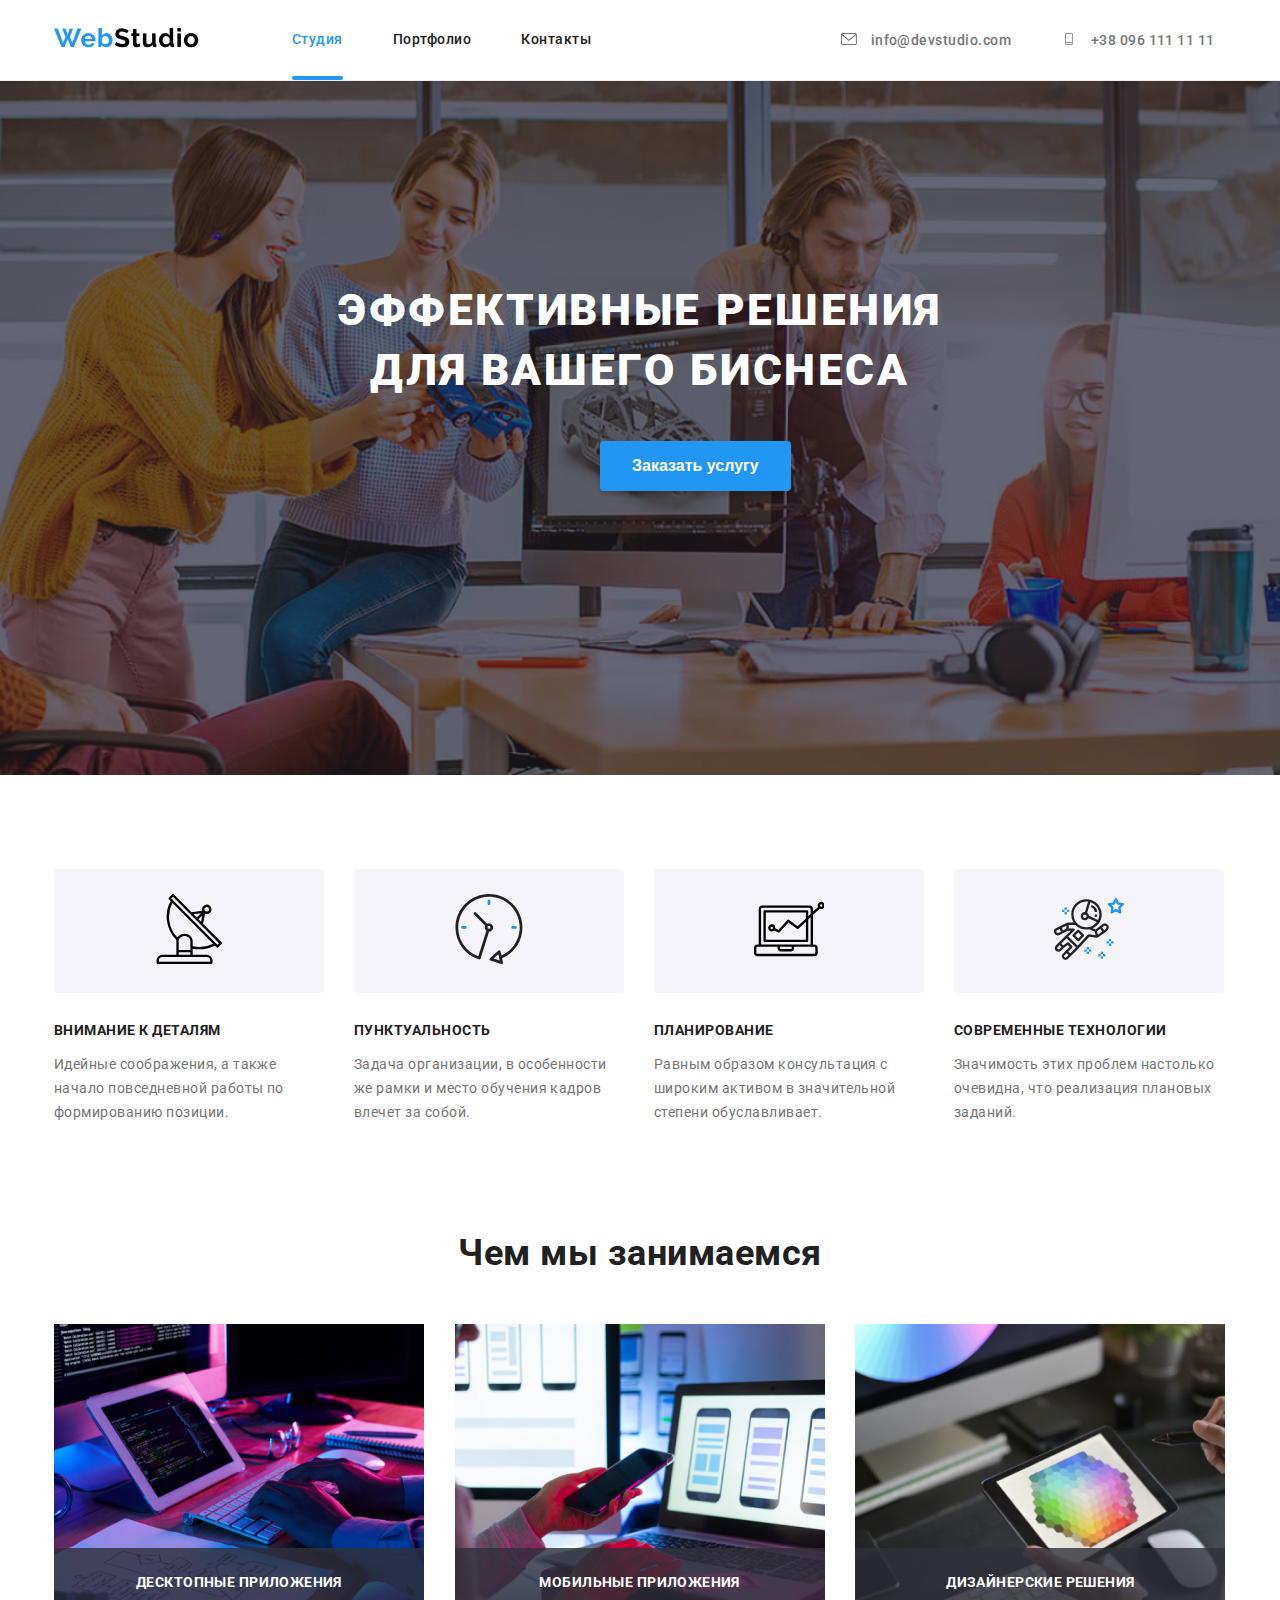
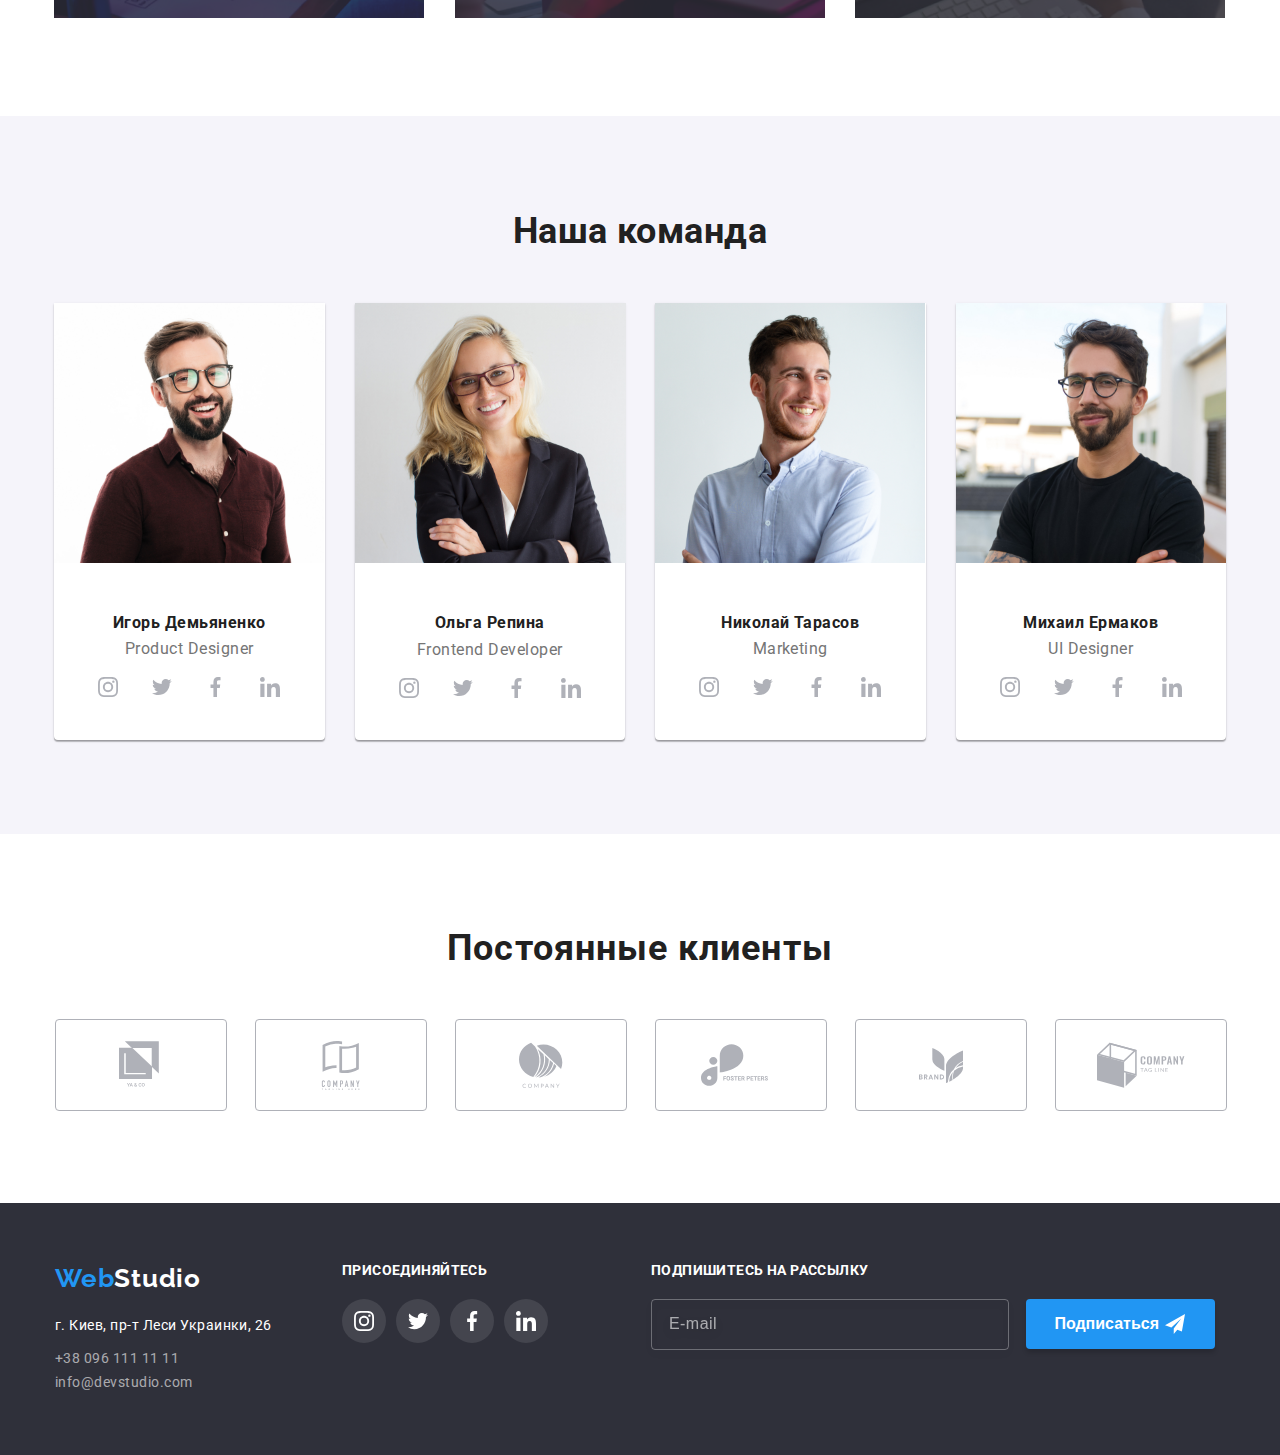
==== index.html @ 633b9b08 "add files" ====
<!DOCTYPE html>
<html lang="ru">
  <head>
    <meta charset="UTF-8" />
    <title>position and animation</title>
    <link rel="preconnect" href="https://fonts.gstatic.com" />
    <link
      href="https://fonts.googleapis.com/css2?family=Raleway:wght@700&family=Roboto:wght@400;500;700;900&display=swap"
      rel="stylesheet"
    />
    <link rel="stylesheet" href="./css/style.css" />
  </head>

  <body>
    <!--Шапка-->
    <header>
      <div class="container main-nav">
        <nav class="main-nav">
          <a href="./index.html">
            <img src="./images/WebStudio.png" alt="logo" />
          </a>
          <ul class="site-nav list">
            <li class="item">
              <a class="links current" href="./index.html">Студия</a>
            </li>
            <li class="item">
              <a class="links" href="portfolio.html">Портфолио</a>
            </li>
            <li class="item"><a class="links" href="">Контакты</a></li>
          </ul>
        </nav>
        <address>
          <ul class="auth-nav list">
            <li class="item list">
              <a class="contacts list" href="mailto:info@devstudio.com">
                <svg class="header-icons list">
                  <use href="./images/symbol-defs.svg#icon-mail"></use>
                </svg>
                info@devstudio.com</a
              >
            </li>
            <li class="item">
              <a class="contacts" href="tel:+380961111111">
                <svg class="header-icons list">
                  <use href="./images/symbol-defs.svg#icon-tel"></use>
                </svg>
                +38 096 111 11 11
              </a>
            </li>
          </ul>
        </address>
      </div>
    </header>
    <main>
      <section class="section hero">
        <h1 class="hero-title list">
          ЭФФЕКТИВНЫЕ РЕШЕНИЯ<br />ДЛЯ ВАШЕГО БИСНЕСА
        </h1>
        <button data-open-modal class="button">Заказать услугу</button>
      </section>
      <!--наші переваги-->
      <section class="section-benefits list">
        <div class="container">
          <h2 class="visualy-hidden list">наші переваги</h2>
          <ul class="feature-list list">
            <li class="item">
              <div class="background-benefits">
                <svg class="benefits-icons">
                  <use href="./images/symbol-defs.svg#icon-antenna"></use>
                </svg>
              </div>
              <h3 class="benefits">Внимание к деталям</h3>
              <p class="benefits-text">
                Идейные соображения, а также начало повседневной работы по
                формированию позиции.
              </p>
            </li>
            <li>
              <div class="background-benefits">
                <svg class="benefits-icons">
                  <use href="./images/symbol-defs.svg#icon-clock"></use>
                </svg>
              </div>
              <h3 class="benefits">Пунктуальность</h3>
              <p class="benefits-text">
                Задача организации, в особенности же рамки и место обучения
                кадров влечет за собой.
              </p>
            </li>
            <li class="item">
              <div class="background-benefits">
                <svg class="benefits-icons">
                  <use href="./images/symbol-defs.svg#icon-computer"></use>
                </svg>
              </div>
              <h3 class="benefits">Планирование</h3>
              <p class="benefits-text">
                Равным образом консультация с широким активом в значительной
                степени обуславливает.
              </p>
            </li>
            <li class="item">
              <div class="background-benefits">
                <svg class="benefits-icons">
                  <use href="./images/symbol-defs.svg#icon-astronaut"></use>
                </svg>
              </div>
              <h3 class="benefits">Современные технологии</h3>
              <p class="benefits-text">
                Значимость этих проблем настолько очевидна, что реализация
                плановых заданий.
              </p>
            </li>
          </ul>
        </div>
      </section>
      <!--Чем мы занимаемся-->
      <section class="section list">
        <div class="container">
          <h2 class="feature-title list">Чем мы занимаемся</h2>
          <ul class="work-list list">
            <li class="item">
              <img src="./images/img.jpg" width="370" alt="фото роботи1" />
              <h3 class="our-work list">ДЕСКТОПНЫЕ ПРИЛОЖЕНИЯ</h3>
            </li>
            <li class="item">
              <img src="./images/img(1).jpg" width="370" alt="фото роботи2" />
              <h3 class="our-work list">МОБИЛЬНЫЕ ПРИЛОЖЕНИЯ</h3>
            </li>
            <li class="item">
              <img src="./images/img(2).jpg" width="370" alt="фото роботи3" />
              <h3 class="our-work list">ДИЗАЙНЕРСКИЕ РЕШЕНИЯ</h3>
            </li>
          </ul>
        </div>
      </section>
      <!--Наша команда-->
      <section class="section-team list">
        <div class="container">
          <h2 class="feature-title list">Наша команда</h2>
          <ul class="work-team list">
            <li class="item list">
              <img
                src="./images/img(3).jpg"
                width="270"
                alt="Игорь Демьяненко"
              /><br />
              <div class="card-staff list">
                <h3 class="team">Игорь Демьяненко</h3>
                <p class="positions">Product Designer</p>
              </div>
              <ul class="networks list">
                <li class="networks-item list">
                  <a
                    class="social-link list"
                    href="https://www.instagram.com/"
                    target="_blank"
                  >
                    <svg class="team-icons list">
                      <use href="./images/symbol-defs.svg#icon-instagram"></use>
                    </svg>
                  </a>
                </li>
                <li class="networks-item list">
                  <a
                    class="social-link"
                    href="https://twitter.com/?lang=uk"
                    target="_blank"
                  >
                    <svg class="team-icons">
                      <use href="./images/symbol-defs.svg#icon-twitter"></use>
                    </svg>
                  </a>
                </li>
                <li class="networks-item list">
                  <a
                    class="social-link"
                    href="https://uk-ua.facebook.com/"
                    target="_blank"
                  >
                    <svg class="team-icons">
                      <use href="./images/symbol-defs.svg#icon-facebook"></use>
                    </svg>
                  </a>
                </li>
                <li class="networks-item list">
                  <a
                    class="social-link"
                    href="https://www.linkedin.com/"
                    target="_blank"
                  >
                    <svg class="team-icons">
                      <use href="./images/symbol-defs.svg#icon-linkedin"></use>
                    </svg>
                  </a>
                </li>
              </ul>
            </li>
            <li class="item list">
              <img
                src="./images/img(4).jpg"
                width="271"
                alt="Ольга Репина"
              /><br />
              <div class="card-staff list">
                <h3 class="team">Ольга Репина</h3>
                <p class="positions">Frontend Developer</p>
              </div>
              <ul class="networks">
                <li>
                  <a
                    class="social-link"
                    href="https://www.instagram.com/"
                    target="_blank"
                  >
                    <svg class="team-icons">
                      <use href="./images/symbol-defs.svg#icon-instagram"></use>
                    </svg>
                  </a>
                </li>
                <li>
                  <a
                    class="social-link"
                    href="https://twitter.com/?lang=uk"
                    target="_blank"
                  >
                    <svg class="team-icons">
                      <use href="./images/symbol-defs.svg#icon-twitter"></use>
                    </svg>
                  </a>
                </li>
                <li>
                  <a
                    class="social-link"
                    href="https://uk-ua.facebook.com/"
                    target="_blank"
                  >
                    <svg class="team-icons">
                      <use href="./images/symbol-defs.svg#icon-facebook"></use>
                    </svg>
                  </a>
                </li>
                <li>
                  <a
                    class="social-link"
                    href="https://www.linkedin.com/"
                    target="_blank"
                  >
                    <svg class="team-icons">
                      <use href="./images/symbol-defs.svg#icon-linkedin"></use>
                    </svg>
                  </a>
                </li>
              </ul>
            </li>
            <li class="item list">
              <img
                src="./images/img(5).jpg"
                width="270"
                alt="Николай Тарасов"
              /><br />
              <div class="card-staff list">
                <h3 class="team">Николай Тарасов</h3>
                <p class="positions">Marketing</p>
              </div>
              <ul class="networks">
                <li>
                  <a
                    class="social-link"
                    href="https://www.instagram.com/"
                    target="_blank"
                  >
                    <svg class="team-icons">
                      <use href="./images/symbol-defs.svg#icon-instagram"></use>
                    </svg>
                  </a>
                </li>
                <li>
                  <a
                    class="social-link"
                    href="https://twitter.com/?lang=uk"
                    target="_blank"
                  >
                    <svg class="team-icons">
                      <use href="./images/symbol-defs.svg#icon-twitter"></use>
                    </svg>
                  </a>
                </li>
                <li>
                  <a
                    class="social-link"
                    href="https://uk-ua.facebook.com/"
                    target="_blank"
                  >
                    <svg class="team-icons">
                      <use href="./images/symbol-defs.svg#icon-facebook"></use>
                    </svg>
                  </a>
                </li>
                <li>
                  <a
                    class="social-link"
                    href="https://www.linkedin.com/"
                    target="_blank"
                  >
                    <svg class="team-icons">
                      <use href="./images/symbol-defs.svg#icon-linkedin"></use>
                    </svg>
                  </a>
                </li>
              </ul>
            </li>
            <li class="item list">
              <img
                src="./images/img(6).jpg"
                width="270"
                alt="Михаил Ермаков"
              /><br />
              <div class="card-staff list">
                <h3 class="team">Михаил Ермаков</h3>
                <p class="positions">UI Designer</p>
              </div>
              <ul class="networks">
                <li>
                  <a
                    class="social-link"
                    href="https://www.instagram.com/"
                    target="_blank"
                  >
                    <svg class="team-icons">
                      <use href="./images/symbol-defs.svg#icon-instagram"></use>
                    </svg>
                  </a>
                </li>
                <li>
                  <a
                    class="social-link"
                    href="https://twitter.com/?lang=uk/"
                    target="_blank"
                  >
                    <svg class="team-icons">
                      <use href="./images/symbol-defs.svg#icon-twitter"></use>
                    </svg>
                  </a>
                </li>
                <li>
                  <a
                    class="social-link"
                    href="https://uk-ua.facebook.com/"
                    target="_blank"
                  >
                    <svg class="team-icons">
                      <use href="./images/symbol-defs.svg#icon-facebook"></use>
                    </svg>
                  </a>
                </li>
                <li>
                  <a
                    class="social-link"
                    href="https://www.linkedin.com/"
                    target="_blank"
                  >
                    <svg class="team-icons">
                      <use href="./images/symbol-defs.svg#icon-linkedin"></use>
                    </svg>
                  </a>
                </li>
              </ul>
            </li>
          </ul>
        </div>
      </section>
      <!--наші клієнти-->
      <section class="our-clients">
        <h3 class="our-title list">Постоянные клиенты</h3>
        <ul class="icon-clients list">
          <li class="item">
            <a href="#" class="link-logo">
              <svg class="logo-clients" width="44" height="49">
                <use href="./images/symbol-defs.svg#icon-logo-1"></use>
              </svg>
            </a>
          </li>
          <li class="item">
            <a class="link-logo" href="#"
              ><svg class="logo-clients" width="44" height="49">
                <use href="./images/symbol-defs.svg#icon-logo-2"></use>
              </svg>
            </a>
          </li>
          <li class="item">
            <a class="link-logo" href="#">
              <svg class="logo-clients" width="44" height="49">
                <use href="./images/symbol-defs.svg#icon-logo-3"></use>
              </svg>
            </a>
          </li>
          <li class="item">
            <a class="link-logo" href="#"
              ><svg class="logo-clients" width="80" height="49">
                <use href="./images/symbol-defs.svg#icon-logo-4"></use>
              </svg>
            </a>
          </li>
          <li class="item">
            <a class="link-logo" href="#"
              ><svg class="logo-clients" width="44" height="49">
                <use href="./images/symbol-defs.svg#icon-logo-5"></use>
              </svg>
            </a>
          </li>
          <li class="item">
            <a class="link-logo" href="#"
              ><svg class="logo-clients" width="88" height="49">
                <use href="./images/symbol-defs.svg#icon-logo-6"></use>
              </svg>
            </a>
          </li>
        </ul>
      </section>
    </main>
    <footer>
      <div class="container-footer">
        <div>
          <a href="./index.html"
            ><span class="web">Web</span><span class="studio">Studio</span>
          </a>
          <address>
            <p class="address">г. Киев, пр-т Леси Украинки, 26</p>
            <a class="tel" href="tel:+380961111111">+38 096 111 11 11</a><br />
            <a class="email" href="mailto:info@devstudio.com"
              >info@devstudio.com</a
            >
          </address>
        </div>
        <div class="footer-end">
          <h3 class="join list">ПРИСОЕДИНЯЙТЕСЬ</h3>
          <ul class="footer-networks">
            <li>
              <a
                class="social-links-footer"
                href="https://www.instagram.com/"
                target="_blank"
              >
                <svg class="footer-icons">
                  <use href="./images/symbol-defs.svg#icon-instagram-2"></use>
                </svg>
              </a>
            </li>
            <li>
              <a
                class="social-links-footer"
                href="https://www.instagram.com/"
                target="_blank"
              >
                <svg class="footer-icons">
                  <use href="./images/symbol-defs.svg#icon-twitter-1"></use>
                </svg>
              </a>
            </li>
            <li>
              <a
                class="social-links-footer"
                href="https://www.instagram.com/"
                target="_blank"
              >
                <svg class="footer-icons">
                  <use href="./images/symbol-defs.svg#icon-facebook-1"></use>
                </svg>
              </a>
            </li>
            <li>
              <a
                class="social-links-footer"
                href="https://www.instagram.com/"
                target="_blank"
              >
                <svg class="footer-icons">
                  <use href="./images/symbol-defs.svg#icon-linkedin-1"></use>
                </svg>
              </a>
            </li>
          </ul>
        </div>
        <div class="form-fild">
          <h3 class="join list">Подпишитесь на рассылку</h3>
          <form>
            <input class="form-input" type="email" placeholder="E-mail" />

            <button class="form-button" type="submit">
              Подписаться
              <svg class="form-icon" width="24" height="20">
                <use href="./images/symbol-defs.svg#icon-send"></use>
                
              </svg>
            </button>
          </form>
        </div>
      </div>
    </footer>

    <div class="backdrop is-hidden" data-backdrop>
      <div class="modal">
        <button class="modal-btn list" data-close-modal>
          <svg width="20" height="20">
            <use href="./images/symbol-defs.svg#icon-close"></use>
          </svg>
        </button>
      </div>
    </div>
    <script>
      const refs = {
        openModalBtn: document.querySelector('[data-open-modal]'),
        closeModalBtn: document.querySelector('[data-close-modal]'),
        backdrop: document.querySelector('[data-backdrop]'),
      };

      refs.openModalBtn.addEventListener('click', toggleModal);
      refs.closeModalBtn.addEventListener('click', toggleModal);

      refs.backdrop.addEventListener('click', logBackdropClick);

      function toggleModal() {
        refs.backdrop.classList.toggle('is-hidden');
      }

      function logBackdropClick() {
        console.log('Это клик в бекдроп');
      }
    </script>
  </body>
</html>
---- css/style.css ----
:root {
  --title-text-color: #212121;
  --acent-color: #2196f3;
  --paragraph-color: #757575;
  --primary-white-color: #ffffff;
  --fon-hero-color: rgba(47, 48, 58, 0.4);
  --icons-color: #afb1b8;

  --function-bezier: cubic-bezier(0.4, 0, 0.2, 1);
  --time-transition: 250ms;
}

body {
  font-family: 'Roboto';
  color: var(--title-text-color);
  letter-spacing: 0.03em;
  font-weight: 400;
  margin: 0;
}

.list {
  padding: 0;
  margin: 0;
  list-style: none;
}

.container {
  margin-left: auto;
  margin-right: auto;
  width: 1172px;
  padding-left: 20px;
  padding-right: 20px;
  outline: 2px solid transparent;
}

a {
  text-decoration: none;
}

ul {
  list-style-type: none;
}

header {
  border-bottom: 1px solid rgb(236, 236, 236, 1);
}

/*шапка*/

.main-nav {
  display: flex;
  align-items: center;
}

.site-nav {
  display: flex;
}

.site-nav .item {
  margin-right: 50px;
}

.site-nav .item:last-child {
  margin-right: 0;
}

.site-nav .item:first-child {
  margin-left: 93px;
}

.site-nav .links {
  display: block;

  position: relative;

  padding-top: 32px;
  padding-bottom: 32px;

  font-weight: 500;
  font-size: 14px;
  line-height: 1.14;

  color: var(--title-text-color);

  transition: color var(--time-transition) var(--function-bezier);
}

.links.current,
.links:hover,
.links:focus {
  color: var(--acent-color);
}

.item .links::after {
  content: '';
  position: absolute;

  left: 0;
  bottom: 0;

  display: block;
  width: 100%;
  height: 4px;

  background: var(--acent-color);
  border-radius: 2px;
  transform: scaleX(0);
  opacity: 0;
  transition: transform var(--time-transition) var(--function-bezier),
    opacity var(--time-transition) var(--function-bezier);
}
.item .links.current::after,
.item .links:hover::after,
.item .links:focus::after {
  transform: scaleX(1);

  background: var(--acent-color);
  opacity: 1;
}

.contacts {
  font-weight: 500;
  font-size: 14px;
  line-height: 16px;
  color: #757575;
  font-style: normal;
  transition: color var(--time-transition) var(--function-bezier);
}

.contacts:hover,
.contacts:focus {
  color: var(--acent-color);
}

.header-icons {
  width: 16px;
  height: 12px;
  margin-right: 10px;
  fill: currentColor;
}

.auth-nav {
  display: flex;
  margin-left: auto;
}
.auth-nav .item {
  margin-left: 250px;
}

.auth-nav .item + .item {
  margin-left: 50px;
}

/*Герой*/
.hero {
  max-width: 1600px;
  height: 600px;
  margin-left: auto;
  margin-right: auto;
  background-color: var(--fon-hero-color);
  background-image: linear-gradient(
      to right,
      var(--fon-hero-color),
      var(--fon-hero-color)
    ),
    url(../images/fon.jpg);
  background-repeat: no-repeat;
  background-size: cover;
  background-position: center;
}

.hero-title {
  text-align: center;
  letter-spacing: 0.06em;
  color: var(--primary-white-color);
  font-weight: 900;
  font-size: 44px;
  line-height: 1.36;
  margin-bottom: 40px;
  padding-top: 200px;
}

/*Кнопка*/

.button {
  box-shadow: 0px 4px 4px rgba(0, 0, 0, 0.15);
  border-radius: 4px;
  padding-right: 32px;
  padding-left: 32px;
  padding-top: 10px;
  padding-bottom: 10px;

  margin-left: 600px;

  color: var(--primary-white-color);
  background: var(--acent-color);
  font-weight: 700;
  font-size: 16px;
  line-height: 1.87;
  border: #ffffff;
}

.section {
  padding-bottom: 94px;
}

.section-benefits {
  padding-top: 94px;
  padding-bottom: 94px;
}

.visualy-hidden {
  position: absolute;
  clip: rect(0 0 0 0);
  width: 1px;
  height: 1px;
  margin: -1px;
}

.background-benefits {
  width: 70px;
  background: #f5f4fa;
  border-radius: 4px;
  margin-bottom: 30px;
  padding: 25px 100px;
}

.benefits-icons {
  width: 70px;
  height: 70px;
}

.feature-list {
  display: flex;
}

.benefits {
  font-weight: 700;
  font-size: 14px;
  line-height: 1.14;
  text-transform: uppercase;
  margin-bottom: 10px;
}

.benefits-text {
  font-size: 14px;
  line-height: 1.7;
  color: var(--paragraph-color);
  width: 270px;
  flex-direction: row;
  margin-right: 30px;
}

.work-list {
  display: flex;
  flex-wrap: wrap;
  justify-content: space-between;
}

.work-list .item {
  position: relative;
  width: calc((100% - 60px) / 3);
  margin-right: 30px;
}

.work-list .item:nth-child(3n) {
  margin-right: 0;
}

.our-work {
  position: absolute;
  bottom: 4px;
  left: 0;

  padding-top: 27px;
  padding-bottom: 27px;

  width: 370px;
  text-align: center;

  font-weight: 700;
  font-size: 14px;
  line-height: 1.14;
  letter-spacing: 0.03em;
  color: #ffffff;
  background: rgba(47, 48, 58, 0.8);
}

.feature-title {
  font-weight: 700;
  font-size: 36px;
  line-height: 1.17;
  text-align: center;
  margin-bottom: 50px;
}

.work-team {
  display: flex;
  flex-wrap: wrap;
  justify-content: space-between;
}

.work-team .item {
  width: calc((100% - 90px) / 4);
  margin-right: 30px;
  background: #ffffff;
  border-radius: 0px 0px 4px 4px;
  box-shadow: 0px 1px 3px rgba(0, 0, 0, 0.12), 0px 1px 1px rgba(0, 0, 0, 0.14),
    0px 2px 1px rgba(0, 0, 0, 0.2);
}

.work-team .item:nth-child(4n) {
  margin-right: 0;
}

.card-staff {
  padding-top: 30px;
}

.section-team {
  padding-bottom: 94px;
  background: #f5f4fa;
  padding-top: 94px;
}

.team {
  font-size: 16px;
  line-height: 1.19;
  text-align: center;
  margin-bottom: 10px;
}

.positions {
  font-size: 16px;
  line-height: 1.19px;
  color: var(--paragraph-color);
  text-align: center;
}

.networks {
  display: flex;
  padding-bottom: 30px;
  padding-left: 32px;
  padding-right: 32px;
}

.social-link {
  display: flex;
  color: #afb1b8;
  padding: 0;
  border: none;
  width: 44px;
  height: 44px;
  border-radius: 50%;
  background-color: var(--primary-white-color);
  justify-content: center;
  align-items: center;
  margin-right: 10px;
}

.social-link:hover,
.social-link:focus {
  transition: color var(--time-transition) var(--function-bezier),
    background-color var(--time-transition) var(--function-bezier),
    box-shadow var(--time-transition) var(--function-bezier);

  color: var(--primary-white-color);
  background-color: var(--acent-color);
}

.team-icons {
  width: 20px;
  height: 20px;
  fill: currentColor;
}

.our-clients {
  padding-top: 94px;
  padding-bottom: 94px;
}

.our-title {
  font-weight: 700;
  font-size: 36px;
  line-height: 1.16;
  letter-spacing: 0.03em;
  text-align: center;
  color: var(--title-text-color);

  margin-bottom: 50px;
}

.icon-clients {
  display: flex;
  max-width: 1170px;

  margin-right: auto;
  margin-left: auto;
}

.icon-clients .item {
  margin-right: 30px;
  width: 170px;
  height: 90px;
}

.icon-clients .item:nth-child(6n) {
  margin-right: 0;
}

.link-logo {
  display: inline-flex;

  width: 100%;
  height: 100%;

  border-radius: 4px;
  border: 1px solid var(--icons-color);
  justify-content: center;
  align-items: center;
  fill: var(--icons-color);
  background-color: var(--primary-white-color);

  transition: fill var(--time-transition) var(--function-bezier),
    border-color var(--time-transition) var(--function-bezier);
}

.link-logo:hover,
.link-logo:focus {
  border: 1px solid var(--acent-color);
  fill: var(--acent-color);
}

/*footer*/

footer {
  background: #2f303a;
  padding-top: 60px;
  padding-bottom: 60px;
}

.container-footer {
  display: flex;
  max-width: 1170px;
  margin-left: auto;
  margin-right: auto;
}

.address {
  margin-top: 20px;
  margin-bottom: 9px;
  font-style: normal;
  font-size: 14px;
  line-height: 1.7;
  color: var(--primary-white-color);
}

.tel {
  font-style: normal;
  font-size: 14px;
  line-height: 1.7;
  color: rgba(255, 255, 255, 0.6);
  margin-bottom: 9px;
}

.email {
  font-style: normal;
  font-size: 14px;
  line-height: 1.7;
  color: rgba(255, 255, 255, 0.6);
}

.web {
  font-family: 'Raleway';
  font-style: normal;
  font-weight: 700;
  font-size: 26px;
  line-height: 1.19;
  letter-spacing: 0.03em;
  color: var(--acent-color);
}

.studio {
  font-family: 'Raleway';
  font-style: normal;
  font-weight: 700;
  font-size: 26px;
  line-height: 1.19;
  letter-spacing: 0.03em;
  color: var(--primary-white-color);
}

.footer-end {
  margin-left: 70px;
}

.join {
  font-weight: bold;
  font-size: 14px;
  line-height: 1.14;
  letter-spacing: 0.03em;
  text-transform: uppercase;
  margin-bottom: 20px;

  color: var(--primary-white-color);
}

.footer-networks {
  display: flex;
  padding: 0;
}

.social-links-footer {
  display: flex;
  color: var(--primary-white-color);
  padding: 0;
  border: none;
  width: 44px;
  height: 44px;
  border-radius: 50%;
  background-color: rgba(255, 255, 255, 0.1);
  justify-content: center;
  align-items: center;
  margin-right: 10px;

  transition: background-color var(--time-transition) var(--function-bezier),
    box-shadow var(--time-transition) var(--function-bezier);
}

.social-links-footer:hover,
.social-links-footer:focus {
  color: var(--primary-white-color);
  background-color: var(--acent-color);
}

.footer-icons {
  width: 20px;
  height: 20px;
  fill: currentColor;
}
.form-fild {
  margin-left: 93px;
}

.form-input {
  padding: 17px;

  width: 358px;

  background-color: transparent;
  border: 1px solid rgba(255, 255, 255, 0.3);
  box-sizing: border-box;
  color: var(--primary-white-color);
  filter: drop-shadow(0px 4px 4px rgba(0, 0, 0, 0.15));
  border-radius: 4px;
}
.form-input::placeholder {
  display: flex;
  align-items: center;

  font-weight: 400;
  font-size: 16px;
  line-height: 1.25;

  letter-spacing: 0.03em;

  color: rgba(255, 255, 255, 0.6);
}

.form-button {
  margin-left: 13px;
  padding: 10px 28px;
  box-shadow: 0px 4px 4px rgba(0, 0, 0, 0.15);
  border-radius: 4px;

  color: var(--primary-white-color);
  background: var(--acent-color);
  font-weight: 700;
  font-size: 16px;
  line-height: 1.87;
  border: transparent;
}

.form-icon {
  fill: var(--primary-white-color);
  align-items: center;
  justify-content: center;
  transform: translateY(5px);
}

.backdrop {
  position: fixed;
  top: 0;
  left: 0;

  width: 100%;
  height: 100%;

  background-color: rgba(0, 0, 0, 0.2);

  transition: opacity var(--time-transition) var(--function-bezier);
}

.backdrop.is-hidden {
  opacity: 0;
  pointer-events: none;
}

.modal {
  position: absolute;
  left: 50%;
  top: 50%;
  transform: translate(-50%, -50%);

  width: 528px;
  height: 581px;

  background: #ffffff;
  box-shadow: 0px 1px 3px rgba(0, 0, 0, 0.12), 0px 1px 1px rgba(0, 0, 0, 0.14),
    0px 2px 1px rgba(0, 0, 0, 0.2);
  border-radius: 4px;

  transform: translate(-50%, -50%) scale(1);
  transition: transform var(--time-transition) var(--function-bezier);
}

.backdrop.is-hidden .modal {
  transform: translate(-50%, -50%) scale(0.9);
}

.modal-btn {
  position: absolute;
  top: 8px;
  right: 8px;

  width: 30px;
  height: 30px;

  display: flex;
  align-items: center;
  justify-content: center;

  border: 1px solid rgba(0, 0, 0, 0.1);
  border-radius: 50%;
  cursor: pointer;
  background: var(--primary-white-color);
}

/*PORTFOLIO*/

.galery {
  margin-bottom: 94px;
  margin-top: 100px;
}

.container-portfolio {
  margin-bottom: 50px;
}

.filters {
  display: flex;
  justify-content: center;
}

.filters .item {
  margin-right: 8px;
}

.portfolio-buttons {
  font-family: Roboto;
  font-weight: 500;
  font-size: 16px;
  line-height: 1.6;
  color: var(--title-text-color);
  background: #f5f4fa;
  text-align: center;
  border: var(--acent-color);
  border-radius: 4px;
  padding: 6px 22px;

  transition: color var(--time-transition) var(--function-bezier),
    background-color var(--time-transition) var(--function-bezier),
    box-shadow var(--time-transition) var(--function-bezier);
}

.portfolio-buttons:hover,
.portfolio-buttons:focus,
.portfolio-buttons:active {
  background-color: var(--acent-color);
  color: var(--primary-white-color);
  box-shadow: 0px 3px 1px rgba(0, 0, 0, 0.1), 0px 1px 2px rgba(0, 0, 0, 0.08),
    0px 2px 2px rgba(0, 0, 0, 0.12);
  border: transparent;
}

.examples {
  display: flex;
  flex-wrap: wrap;
}

.examples .item {
  position: relative;
  width: calc((100% - 60px) / 3);
  margin-right: 30px;
  margin-bottom: 30px;
  background: #ffffff;
}

.examples .item:nth-child(3n) {
  margin-right: 0;
}

.card-portfolio {
  display: block;
  box-shadow: none;
  transition: box-shadow var(--time-transition) var(--function-bezier);
}

.image {
  border: 0;
  display: block;
}

.thumb {
  position: relative;
  overflow: hidden;
}

.overlay-portfolio {
  position: absolute;
  bottom: 0;
  width: 100%;
  height: 100%;
  background-color: var(--acent-color);
  box-shadow: none;

  transform: translateY(100%);
  transition: transform var(--time-transition) var(--function-bezier);
}

.exposition {
  padding: 63px 24px;
  margin: 0;

  font-size: 18px;
  line-height: 1.56;
  color: var(--primary-white-color);
}

.card-portfolio:hover .overlay-portfolio,
.card-portfolio:focus .overlay-portfolio {
  transform: translateY(0);
  opacity: 0.9;
}

.card-portfolio:hover,
.card-portfolio:focus {
  box-shadow: 0px 1px 1px rgba(0, 0, 0, 0.12), 0px 4px 4px rgba(0, 0, 0, 0.06),
    1px 4px 6px rgba(0, 0, 0, 0.16);
  outline: transparent;
}

.card {
  padding-bottom: 20px;
  border: 1px solid #eeeeee;
  padding-top: 20px;
  padding-left: 24px;
}

.projects-names {
  font-size: 18px;
  line-height: 1.88;
  letter-spacing: 0.06em;
  color: var(--title-text-color);
  margin-bottom: 4px;
}

.types-work {
  font-size: 16px;
  line-height: 1.88;
  letter-spacing: 0.03em;
  color: var(--paragraph-color);
}
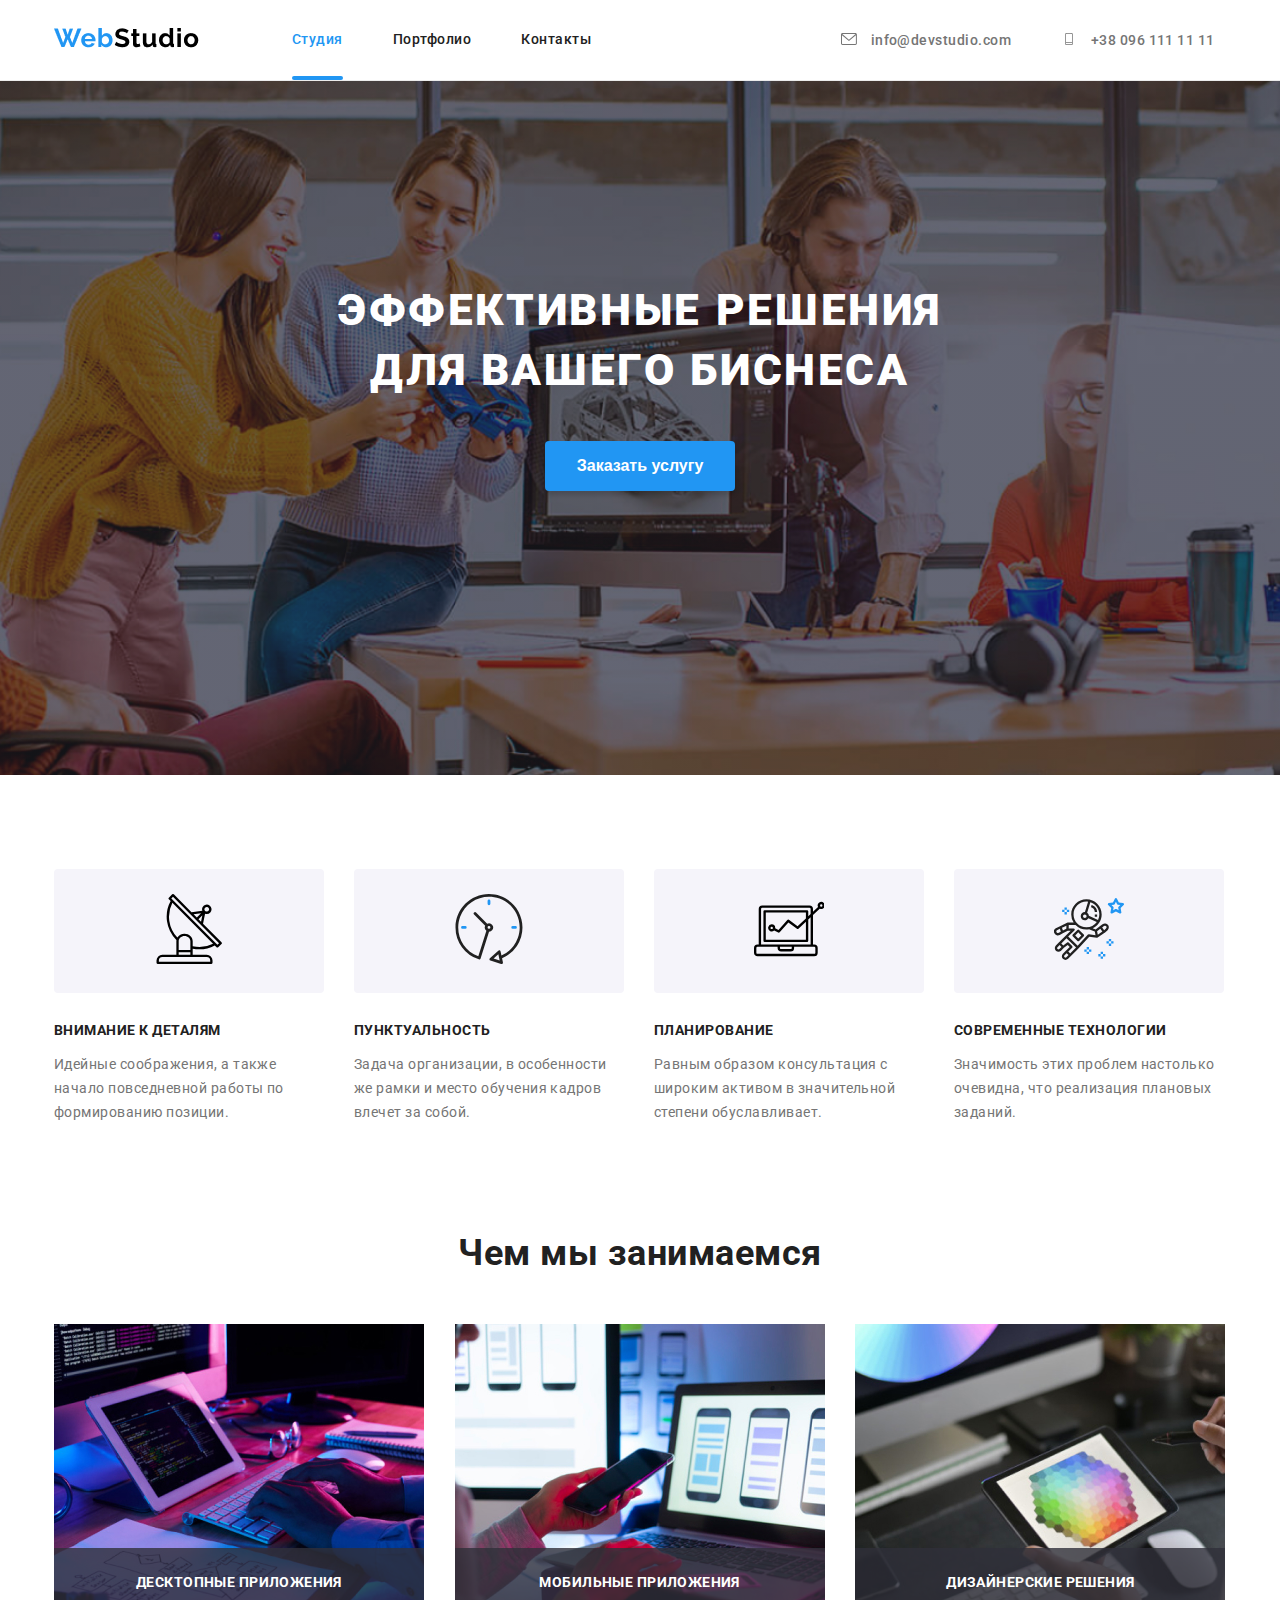
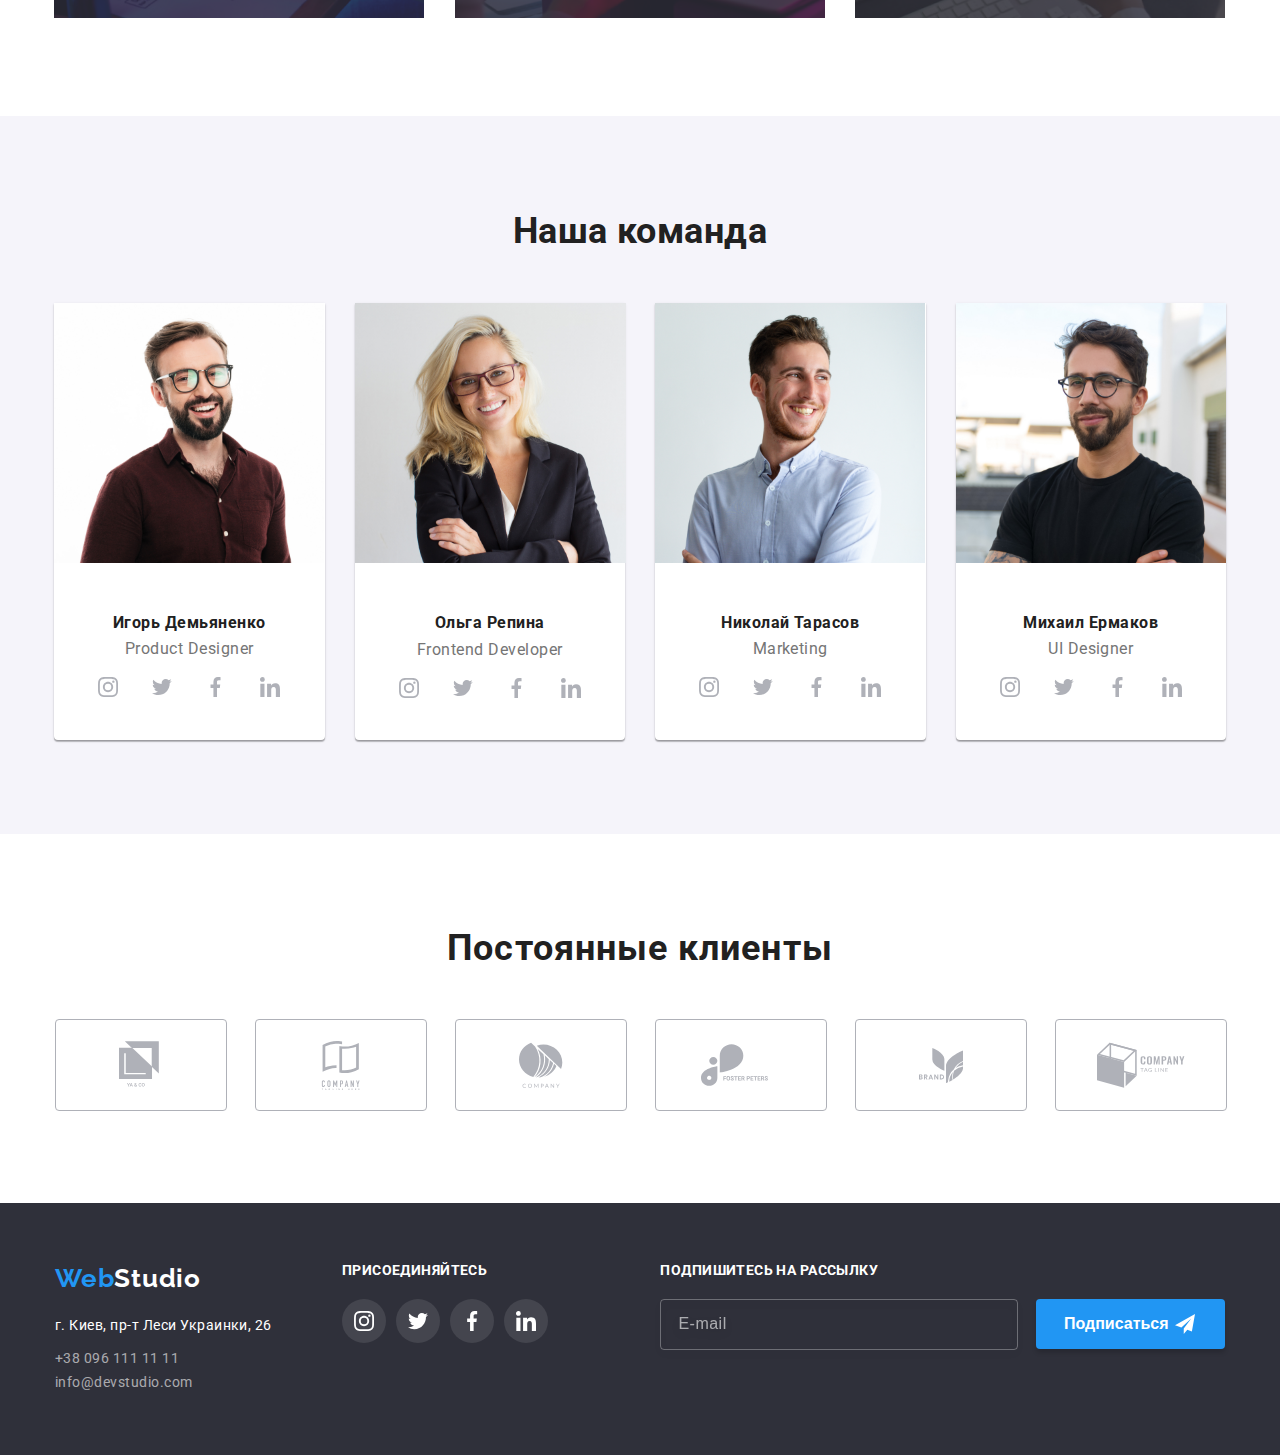
==== commit 7c7bbe79: "робота з формами" ====
--- a/index.html
+++ b/index.html
@@ -2,7 +2,7 @@
 <html lang="ru">
   <head>
     <meta charset="UTF-8" />
-    <title>position and animation</title>
+    <title>forms</title>
     <link rel="preconnect" href="https://fonts.gstatic.com" />
     <link
       href="https://fonts.googleapis.com/css2?family=Raleway:wght@700&family=Roboto:wght@400;500;700;900&display=swap"
@@ -482,7 +482,7 @@
             </li>
           </ul>
         </div>
-        <div class="form-fild">
+        <div class="form-footer">
           <h3 class="join list">Подпишитесь на рассылку</h3>
           <form>
             <input class="form-input" type="email" placeholder="E-mail" />
@@ -491,7 +491,6 @@
               Подписаться
               <svg class="form-icon" width="24" height="20">
                 <use href="./images/symbol-defs.svg#icon-send"></use>
-                
               </svg>
             </button>
           </form>
@@ -506,26 +505,75 @@
             <use href="./images/symbol-defs.svg#icon-close"></use>
           </svg>
         </button>
+        <div class="modal-form">
+          <h3 class="modal-form-title list">
+            Оставьте свои данные, мы вам перезвоним
+          </h3>
+          <form class="form-list">
+            <div class="form-fild list">
+              <label for="name">Имя</label>
+              <input type="text" id="name" class="input" />
+              <svg height="16" width="16">
+                <use href="./images/symbol-defs.svg#icon-person"></use>
+              </svg>
+            </div>
+            <div class="form-fild list">
+              <label for="tel">Телефон</label>
+              <input type="tel" id="tel" class="input" />
+              <svg height="16" width="16">
+                <use href="./images/symbol-defs.svg#icon-tel-2"></use>
+              </svg>
+            </div>
+            <div class="form-fild list">
+              <label for="email">Почта</label>
+              <input type="email" id="email" class="input" />
+              <svg height="16" width="16">
+                <use href="./images/symbol-defs.svg#icon-mail-2"></use>
+              </svg>
+            </div>
+            <div class="form-fild list">
+              <label for="comet">Комментарий</label>
+              <textarea
+                class="textarea"
+                id="comet"
+                cols="30"
+                rows="10"
+                placeholder="Введите текст"
+              ></textarea>
+            </div>
+            <div class="form-checkbox list">
+              <label class="checkbox-label">
+                <input type="checkbox" class="checkbox" />
+                <span class="checkbox-icon"></span>
+                 Соглашаюсь с рассылкой и принимаю&nbsp;
+                <span
+                  ><a class="conditions list" href="#" >Условия договора </a>
+              </span>               
+             </label>
+            </div>
+            <button class="button-modal list">Отправить</button>
+          </form>
+        </div>
       </div>
     </div>
     <script>
       const refs = {
-        openModalBtn: document.querySelector('[data-open-modal]'),
-        closeModalBtn: document.querySelector('[data-close-modal]'),
-        backdrop: document.querySelector('[data-backdrop]'),
+        openModalBtn: document.querySelector("[data-open-modal]"),
+        closeModalBtn: document.querySelector("[data-close-modal]"),
+        backdrop: document.querySelector("[data-backdrop]"),
       };
 
-      refs.openModalBtn.addEventListener('click', toggleModal);
-      refs.closeModalBtn.addEventListener('click', toggleModal);
-
-      refs.backdrop.addEventListener('click', logBackdropClick);
+      refs.openModalBtn.addEventListener("click", toggleModal);
+      refs.closeModalBtn.addEventListener("click", toggleModal);
+
+      refs.backdrop.addEventListener("click", logBackdropClick);
 
       function toggleModal() {
-        refs.backdrop.classList.toggle('is-hidden');
+        refs.backdrop.classList.toggle("is-hidden");
       }
 
       function logBackdropClick() {
-        console.log('Это клик в бекдроп');
+        console.log("Это клик в бекдроп");
       }
     </script>
   </body>
--- a/css/style.css
+++ b/css/style.css
@@ -11,7 +11,7 @@
 }
 
 body {
-  font-family: 'Roboto';
+  font-family: "Roboto";
   color: var(--title-text-color);
   letter-spacing: 0.03em;
   font-weight: 400;
@@ -92,7 +92,7 @@
 }
 
 .item .links::after {
-  content: '';
+  content: "";
   position: absolute;
 
   left: 0;
@@ -183,14 +183,16 @@
 /*Кнопка*/
 
 .button {
+  display: flex;
+  margin-right: auto;
+  margin-left: auto;
+
   box-shadow: 0px 4px 4px rgba(0, 0, 0, 0.15);
   border-radius: 4px;
   padding-right: 32px;
   padding-left: 32px;
   padding-top: 10px;
   padding-bottom: 10px;
-
-  margin-left: 600px;
 
   color: var(--primary-white-color);
   background: var(--acent-color);
@@ -355,15 +357,15 @@
   background-color: var(--primary-white-color);
   justify-content: center;
   align-items: center;
+
   margin-right: 10px;
-}
-
-.social-link:hover,
-.social-link:focus {
   transition: color var(--time-transition) var(--function-bezier),
     background-color var(--time-transition) var(--function-bezier),
     box-shadow var(--time-transition) var(--function-bezier);
-
+}
+
+.social-link:hover,
+.social-link:focus {
   color: var(--primary-white-color);
   background-color: var(--acent-color);
 }
@@ -471,7 +473,7 @@
 }
 
 .web {
-  font-family: 'Raleway';
+  font-family: "Raleway";
   font-style: normal;
   font-weight: 700;
   font-size: 26px;
@@ -481,7 +483,7 @@
 }
 
 .studio {
-  font-family: 'Raleway';
+  font-family: "Raleway";
   font-style: normal;
   font-weight: 700;
   font-size: 26px;
@@ -538,8 +540,8 @@
   height: 20px;
   fill: currentColor;
 }
-.form-fild {
-  margin-left: 93px;
+.form-footer {
+  margin-left: auto;
 }
 
 .form-input {
@@ -607,6 +609,7 @@
 }
 
 .modal {
+  padding-bottom: 40px;
   position: absolute;
   left: 50%;
   top: 50%;
@@ -644,6 +647,181 @@
   border-radius: 50%;
   cursor: pointer;
   background: var(--primary-white-color);
+
+  transition: fill var(--time-transition) var(--function-bezier);
+}
+
+.modal-btn:hover,
+.modal-btn:focus {
+  fill: var(--acent-color);
+}
+.modal-form {
+  padding-top: 40px;
+  padding-right: 40px;
+  padding-left: 40px;
+}
+
+.modal-form-title {
+  margin-bottom: 12px;
+  font-weight: 700;
+  font-size: 20px;
+  line-height: 1.15;
+  text-align: center;
+  letter-spacing: 0.03em;
+
+  color: #212121;
+}
+
+.form-list {
+  display: flex;
+  flex-direction: column;
+}
+
+.form-fild {
+  position: relative;
+  display: flex;
+  flex-direction: column;
+  margin-bottom: 12px;
+  margin-left: 0;
+}
+
+.input {
+  padding-top: 11px;
+  padding-bottom: 11px;
+  padding-left: 35px;
+
+  border-color: rgba(33, 33, 33, 0.2);
+  box-sizing: border-box;
+  border-radius: 4px;
+  margin-top: 4px;
+  transition: border-color var(--time-transition) var(--function-bezier);
+}
+
+.input:focus,
+.input:hover {
+  border-color: var(--acent-color);
+}
+
+.input:focus ~ svg,
+.input:hover ~ svg {
+  fill: var(--acent-color);
+}
+
+.textarea:focus,
+.textarea:hover {
+  border-color: var(--acent-color);
+}
+
+.form-fild svg {
+  transition: fill var(--time-transition) var(--function-bezier);
+}
+
+.form-fild label {
+  font-size: 12px;
+  line-height: 1.16;
+
+  letter-spacing: 0.01em;
+
+  color: #757575;
+}
+
+.textarea {
+  margin-top: 4px;
+  border: 1px solid rgba(33, 33, 33, 0.2);
+  box-sizing: border-box;
+  border-radius: 4px;
+  resize: none;
+  transition: border-color var(--time-transition) var(--function-bezier);
+}
+
+.form-fild ::placeholder {
+  padding: 16px 12px;
+  font-family: Roboto;
+  font-size: 12px;
+  line-height: 1.16px;
+  letter-spacing: 0.01em;
+
+  color: rgba(117, 117, 117, 0.5);
+}
+.form-fild svg {
+  position: absolute;
+  top: 50%;
+  left: 5px;
+  transform: translateX(50%);
+}
+
+.form-checkbox {
+  display: flex;
+  flex-direction: row;
+  font-size: 14px;
+  line-height: 1.71;
+
+  align-items: center;
+  justify-content: center;
+
+  letter-spacing: 0.03em;
+
+  color: var(--paragraph-color);
+}
+
+.conditions {
+  color: var(--acent-color);
+  text-decoration: underline;
+}
+.button-modal {
+  margin-right: auto;
+  margin-left: auto;
+
+  margin-top: 30px;
+
+  width: 200px;
+
+  box-shadow: 0px 4px 4px rgba(0, 0, 0, 0.15);
+  border-radius: 4px;
+
+  padding-right: 50px;
+  padding-left: 50px;
+  padding-top: 10px;
+  padding-bottom: 10px;
+
+  color: var(--primary-white-color);
+  background: var(--acent-color);
+  font-weight: 700;
+  font-size: 16px;
+  line-height: 1.87;
+  border: #ffffff;
+}
+
+.checkbox-label {
+  display: flex;
+  align-items: center;
+}
+.checkbox {
+  position: absolute;
+  clip: rect(0 0 0 0);
+  width: 1px;
+  height: 1px;
+  margin: -1px;
+}
+
+.checkbox-icon {
+  margin-right: 7px;
+  display: inline-block;
+
+  width: 16px;
+  height: 15px;
+  border: 2px solid black;
+  border-radius: 2px;
+
+  transition: all var(--time-transition) var(--function-bezier);
+}
+
+.checkbox:checked + .checkbox-icon {
+  background-origin: border-box;
+  background-size: contain;
+  background-color: var(--acent-color);
+  border: 2px solid var(--acent-color);
+  background-image: url(../images/iconCheck.svg);
 }
 
 /*PORTFOLIO*/
